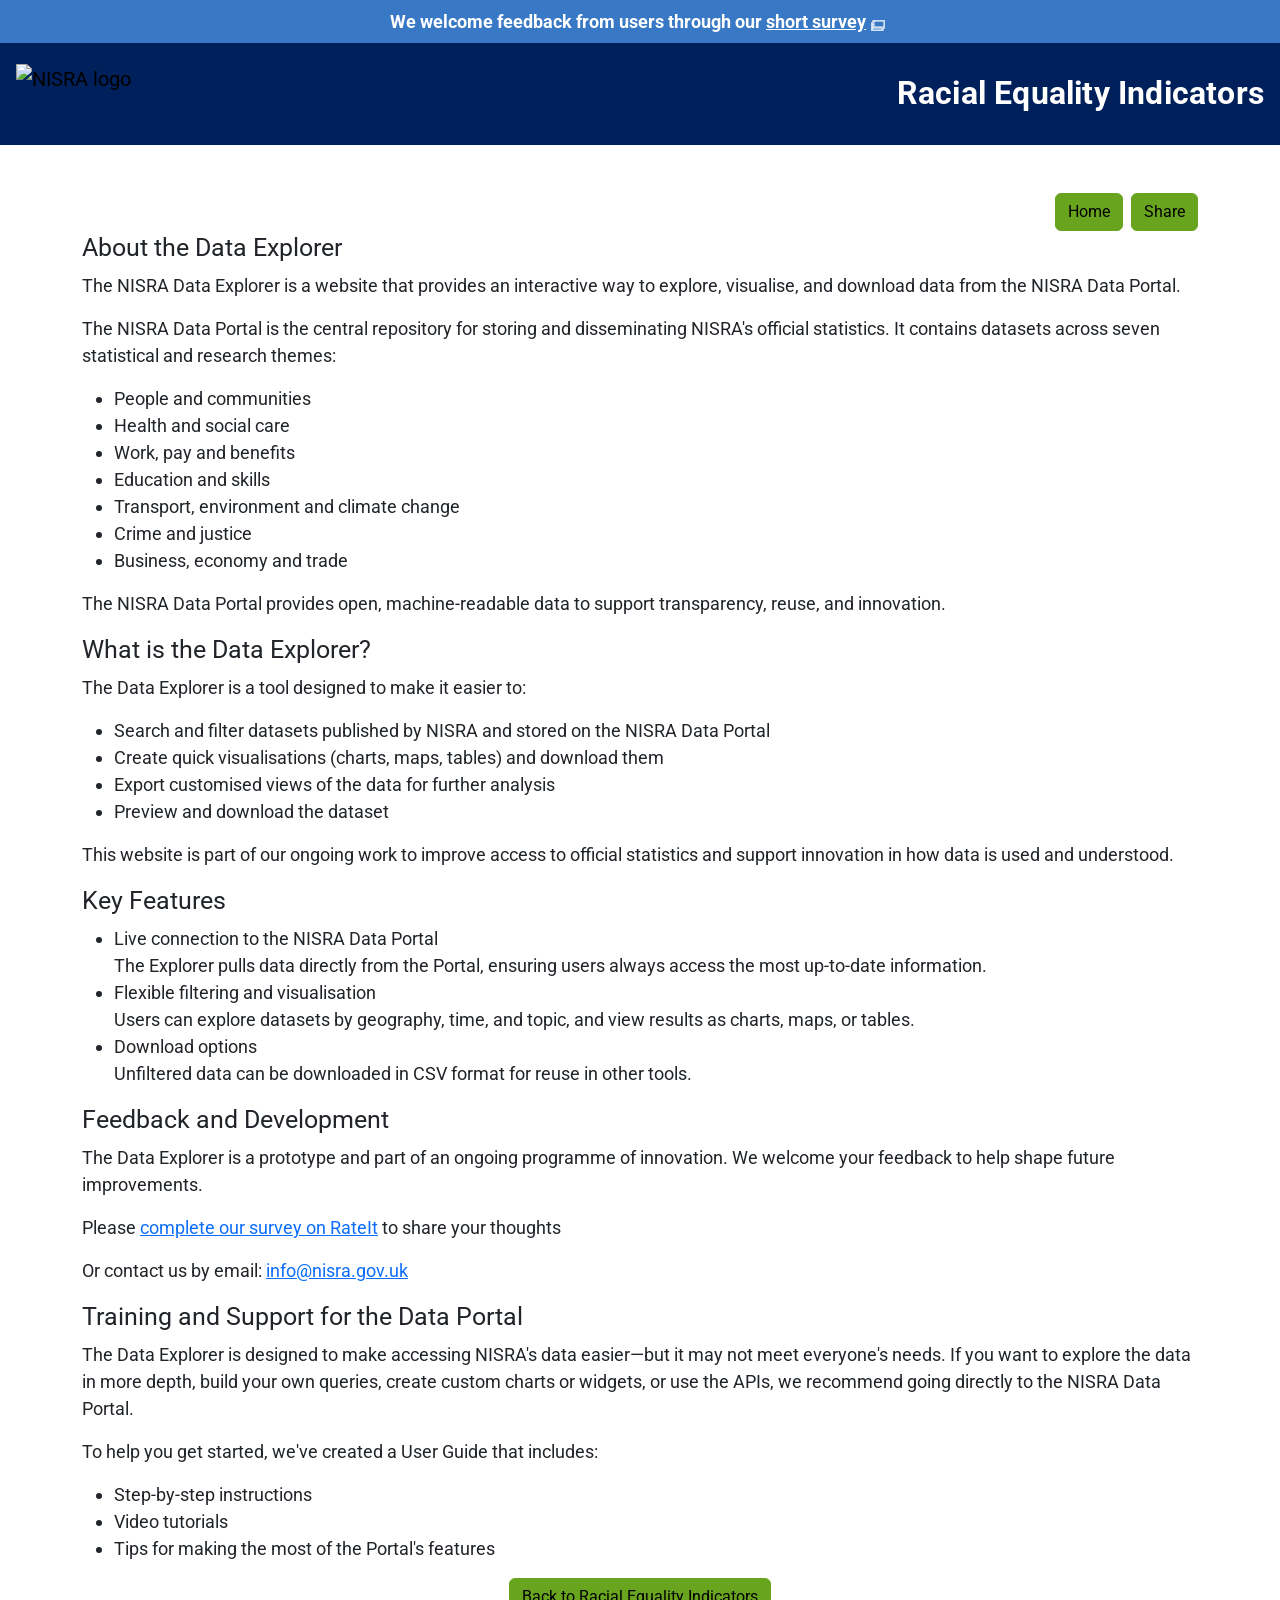
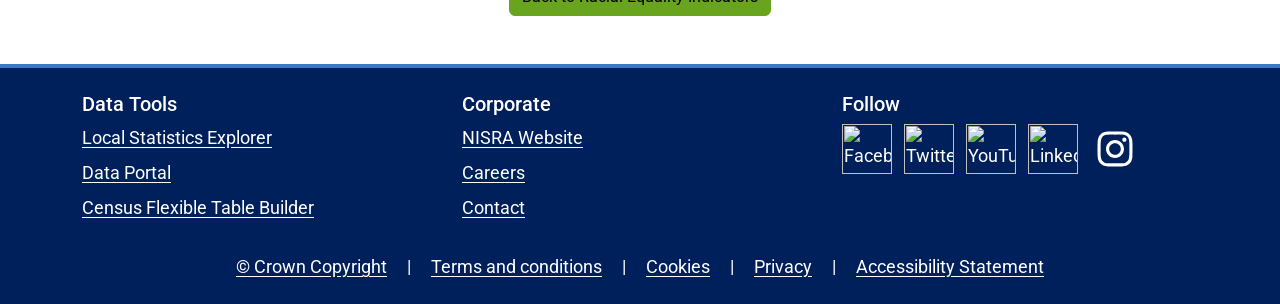
==== about.html @ 6ff523b5 "rate it link" ====
<!DOCTYPE html>
<html lang="en">
<head>
  <meta charset="UTF-8" />
  <meta name="viewport" content="width=device-width, initial-scale=1" />
  <title>Racial Equality Indicators - About</title>

  <link href="https://fonts.googleapis.com/css2?family=Roboto:wght@300;400;500;700&display=swap" rel="stylesheet">

  
  <!-- Bootstrap CSS/JS (v5.3.3) -->
  <link href="https://cdn.jsdelivr.net/npm/bootstrap@5.3.3/dist/css/bootstrap.min.css" rel="stylesheet">
  <script src="https://cdn.jsdelivr.net/npm/bootstrap@5.3.3/dist/js/bootstrap.bundle.min.js"></script>

  <!-- Icons & Charts -->
  <link rel="stylesheet" href="https://cdn.jsdelivr.net/npm/bootstrap-icons@1.11.3/font/bootstrap-icons.css">

  <link rel="icon" href="assets/img/icon/favicon.ico" type="image/vnd.microsoft.icon" />
  <link rel="icon" type="image/png" href="assets/img/icon/favicon-96x96.png" sizes="96x96" />
  <link rel="icon" type="image/svg+xml" href="assets/img/icon/favicon.svg" />
  <link rel="shortcut icon" href="assets/img/icon/favicon.ico" />
  <link rel="apple-touch-icon" sizes="180x180" href="assets/img/icon/apple-touch-icon.png" />
  <meta name="apple-mobile-web-app-title" content="Racial Equality Indicators" />

  <!-- Your CSS -->
  <link rel="stylesheet" href="assets/css/styles.css">
</head>
<body class="bg-body">
  <div id="cookie-banner"></div>

  <!-- Top Navbar -->
<nav class="navbar p-0" style="background-color:#00205b;">
  <div class="container-fluid d-flex flex-column align-items-stretch p-0">
    
    <!-- Banner row (full width) -->
    <div class="w-100" style="background-color:#3878c5;">
      <div class="text-white text-center py-2 px-3">
        <strong>We welcome feedback from users through our <a href="https://dttselfserve.nidirect.gov.uk/NISRA/RateIt#/Racial_Equality_Indicators" target="_blank">short survey</a></use></strong>
      </div>
    </div>

    <!-- Main navbar row -->
    <div class="d-flex align-items-center w-100 py-3 px-2">
      <!-- Logo (left) -->
      <div class="col d-flex justify-content-center justify-content-lg-start">
        <a class="navbar-brand ps-2 d-flex align-items-center me-auto" href="https://www.nisra.gov.uk/">
          <img src="assets/img/logo/nisra-only-white.svg" alt="NISRA logo" title="NISRA Website" height="60" class="me-3">
        </a>
      </div>

      <!-- Heading (right) -->
      <h1 class="mb-0 pe-2 text-white fs-2 app-title ms-2">Racial Equality Indicators</h1>

    </div>
  </div>
</nav>
  
  <div class="container my-5">

    
    <div class = "d-flex gap-2 justify-content-end mt-2">
      <button class="btn btn-primary" type="button" alt="About this dashboard" onclick="window.location.href='./'">Home</button>
      <button id = "share" class="btn btn-primary" type="share" alt="Share this page">Share</button>
    </div>

   <h2>About the Data Explorer</h2>

   <p>The NISRA Data Explorer is a website that provides an interactive way to explore, visualise, and download data from the NISRA Data Portal.</p>

   <p>The NISRA Data Portal is the central repository for storing and disseminating NISRA's official statistics. It contains <span id="num-tables"></span> datasets across seven statistical and research themes:</p>

   <ul>
    <li>People and communities</li>
    <li>Health and social care</li>
    <li>Work, pay and benefits</li>
    <li>Education and skills</li>
    <li>Transport, environment and climate change</li>
    <li>Crime and justice</li>
    <li>Business, economy and trade</li>
  </ul>

  <p>The NISRA Data Portal provides open, machine-readable data to support transparency, reuse, and innovation.</p>

  <h2>What is the Data Explorer?</h2>

  <p>The Data Explorer is a tool designed to make it easier to:</p>

  <ul>
    <li>Search and filter datasets published by NISRA and stored on the NISRA Data Portal</li>
    <li>Create quick visualisations (charts, maps, tables) and download them</li>
    <li>Export customised views of the data for further analysis</li>
    <li>Preview and download the dataset</li>
  </ul>

  <p>This website is part of our ongoing work to improve access to official statistics and support innovation in how data is used and understood.</p>

  <h2>Key Features</h2>

  <ul>
    <li>Live connection to the NISRA Data Portal<br>
      The Explorer pulls data directly from the Portal, ensuring users always access the most up-to-date information.</li>
    <li>Flexible filtering and visualisation<br>
      Users can explore datasets by geography, time, and topic, and view results as charts, maps, or tables.</li>
      <li>Download options<br>
        Unfiltered data can be downloaded in CSV format for reuse in other tools.</li>
  </ul>

  <h2>Feedback and Development</h2>

  <p>The Data Explorer is a prototype and part of an ongoing programme of innovation. We welcome your feedback to help shape future improvements.</p>

  <p>Please <a href="https://dttselfserve.nidirect.gov.uk/NISRA/RateIt#/Data_Explorer" target="_blank">complete our survey on RateIt</a> to share your thoughts</p>

  <p>Or contact us by email: <a href="mailto:info@nisra.gov.uk">info@nisra.gov.uk</a></p>

  <h2>Training and Support for the Data Portal</h2>

  <p>The Data Explorer is designed to make accessing NISRA's data easier—but it may not meet everyone's needs. If you want to explore the data in more depth, build your own queries, create custom charts or widgets, or use the APIs, we recommend going directly to the NISRA Data Portal.</p>

  <p>To help you get started, we've created a User Guide that includes:</p>

  <ul>
    <li>Step-by-step instructions</li>
    <li>Video tutorials</li>
    <li>Tips for making the most of the Portal's features</li>
  </ul>

   <div class = "d-flex gap-2 justify-content-center mt-2">
      <button class="btn btn-primary" type="button" alt="About this dashboard" onclick="window.location.href='./'">Back to Racial Equality Indicators</button>
    </div>

  </div>

  <footer class="footer mt-auto py-4 bg-nisra text-white">
    <div class="container">
      <!-- 3 column section -->
      <div class="row mb-3">
        <div class="col-md-4">
          <h5>Data Tools</h5>
          <ul class="list-unstyled">
            <li><a href="https://explore.nisra.gov.uk/local-stats/">Local Statistics Explorer</a></li>
            <li><a href="https://data.nisra.gov.uk">Data Portal</a></li>
            <li><a href="https://build.nisra.gov.uk/en/">Census Flexible Table Builder</a></li>
          </ul>
        </div>
        <div class="col-md-4">
          <h5>Corporate</h5>
          <ul class="list-unstyled">
            <li><a href="https://www.nisra.gov.uk/">NISRA Website</a></li>
            <li><a href="https://www.nisra.gov.uk/about-us/careers">Careers</a></li>
            <li><a href="https://www.nisra.gov.uk/contact">Contact</a></li>
          </ul>
        </div>
        <div class="col-md-4">
          <h5>Follow</h5>
          <ul class="list-inline">
            <li class="list-inline-item">
              <a href="https://www.facebook.com/nisra.gov.uk">
                <img src="assets/img/logo/facebook-brands-solid-full.svg" title="Facebook" role="img" class="img-50"/>
              </a>
            </li>
            <li class="list-inline-item">
              <a href="https://x.com/NISRA/">
                <img src="assets/img/logo/x-twitter-brands-solid-full.svg" title="Twitter/X" role="img" class="img-50"/>
              </a>
            </li>
            <li class="list-inline-item">
              <a href="https://www.youtube.com/user/nisrastats">
                <img src="assets/img/logo/youtube-brands-solid-full.svg" title="YouTube" role="img" class="img-50"/>
              </a>
            </li>
            <li class="list-inline-item">
              <a href="https://www.linkedin.com/company/northern-ireland-statistics-and-research-agency/">
                <img src="assets/img/logo/linkedin-in-brands-solid-full.svg" title="LinkedIn" role="img" class="img-50"/>
              </a>
            </li>
            <li class="list-inline-item">
                <a href="https://www.instagram.com/nisra.gov.uk/">
                  <img src="assets/img/logo/instagram-brands-solid-full.svg" title="Instagram" role="img" class="img-50"/>
                </a>
            </li>
          </ul>
        </div>
      </div>

      <!-- Horizontal list with separators -->
      <ul class="list-inline footer-links text-center mb-0">
        <li class="list-inline-item"><a href="https://www.nisra.gov.uk/crown-copyright">© Crown Copyright</a></li>
        <li class="list-inline-item">|</li>
        <li class="list-inline-item"><a href="https://www.nisra.gov.uk/terms-and-conditions">Terms and conditions</a></li>
        <li class="list-inline-item">|</li>
        <li class="list-inline-item"><a href="https://www.nisra.gov.uk/cookies">Cookies</a></li>
        <li class="list-inline-item">|</li>
        <li class="list-inline-item"><a href="https://www.nisra.gov.uk/nisra-privacy-notice">Privacy</a></li>
        <li class="list-inline-item">|</li>
        <li class="list-inline-item"><a href="https://datavis.nisra.gov.uk/dissemination/accessibility-statement-visualisations.html">Accessibility Statement</a></li>
      </ul>
    </div>
  </footer>

  <script type = "module" src="src/about.js"></script>

</body>
</html>
---- assets/css/styles.css ----
/* ===========================
   Base
   =========================== */
body {
  font-family: 'Roboto', Arial, sans-serif;
  font-size: 18px;
  line-height: 1.5;           /* better readability than 1.0 */
  font-weight: 400;
}

/* Headings per style guide */
h1 { font-size: 3rem; line-height: 1.285; font-weight: 700; }
@media (min-width: 1200px) { h1 { font-size: 3rem !important; line-height: 1.3;} }

h2 { font-size: 24px; line-height: 1.333; font-weight: 400; }
@media (min-width: 992px) { h2 { font-size: 25px; line-height: 1.32; } }

h3 { font-size: 21px; line-height: 1.143; font-weight: 400; }
@media (min-width: 992px) { h3 { font-size: 24px; line-height: 1.25; } }

h4 { font-size: 18px; line-height: 1.333; font-weight: 400; }
@media (min-width: 992px) { h4 { font-size: 21px; line-height: 1.286; } }

/* Page background (main content area) */
main { 
  background-color: #f2f5f8;
  min-height: 100vh;
 }

/* External link indicator (scope to main so footer links aren’t doubled) */
main a[target="_blank"]::after {
  content: "";
  width: 14px; height: 11px;
  margin: 5px; vertical-align: text-bottom; display: inline-block;

  /* Use the SVG as a mask; then color it with Bootstrap’s variable */
  -webkit-mask: url('data:image/svg+xml;utf8,<svg xmlns="http://www.w3.org/2000/svg" width="14" height="11" viewBox="0 0 14 11"><g fill="none" stroke="%23000" stroke-width="1"><path d="M0 3h2V0h12v8h-2v3H0zm13-2H3v6h10zM2 4H1v4h1zm-1 6h10V8H1z"/></g></svg>') no-repeat center / contain;
          mask: url('data:image/svg+xml;utf8,<svg xmlns="http://www.w3.org/2000/svg" width="14" height="11" viewBox="0 0 14 11"><g fill="none" stroke="%23000" stroke-width="1"><path d="M0 3h2V0h12v8h-2v3H0zm13-2H3v6h10zM2 4H1v4h1zm-1 6h10V8H1z"/></g></svg>') no-repeat center / contain;
  background-color: var(--bs-secondary-color, #6c757d); /* follows Bootstrap’s text-secondary */
}



/* ===========================
   Sidebar / Offcanvas
   =========================== */
.sidebar { background-color: #e5e5e5; }

/* Mobile/tablet width (Bootstrap offcanvas var) */
.sidebar.offcanvas { --bs-offcanvas-width: 320px; }

/* Desktop (≥992px): make offcanvas behave like static panel */
@media (min-width: 992px) {
  #sidebar.offcanvas-lg {
    position: static !important;
    transform: none !important;
    visibility: visible !important;
    border-right: 1px solid var(--bs-border-color);
    background-color: transparent;
    box-shadow: none;
    height: 100%;
  }
  #sidebar.offcanvas-lg .offcanvas-body {
    display: block;          /* override Bootstrap flex to stack children */
    height: auto;
    max-height: none;
    overflow: visible;
  }
  #sidebar.offcanvas-lg .offcanvas-body > * { width: 100%; }
}

/* Disable offcanvas animation only when body has .offcanvas-no-anim */
.offcanvas-no-anim .offcanvas,
.offcanvas-no-anim .offcanvas-backdrop {
  transition: none !important;
  animation: none !important;
}

@media (prefers-reduced-motion: reduce) {
  .offcanvas,
  .offcanvas-backdrop {
    transition: none !important;
    animation: none !important;
  }
}

/* Sidebar form widths (scoped; won’t affect forms elsewhere) */
.sidebar label,
.sidebar select { width: 100%; }

/* ===========================
   Global search overlay (inside sidebar)
   =========================== */
.sidebar-search { position: relative; }
#global-search-results {
  position: absolute;
  top: calc(100% + 0.5rem);
  left: 0;
  right: 0;
  z-index: 2000;
  max-height: 50vh;
  overflow: auto;
  display: none;
  background: var(--bs-body-bg);
  border: 1px solid var(--bs-border-color);
  border-radius: var(--bs-border-radius);
  box-shadow: 0 .5rem 1rem rgba(0,0,0,.15);
}
.sidebar-search.has-results #global-search-results { display: block; }
#global-search-results .list-group-item {
  border: 0;
  border-bottom: 1px solid var(--bs-border-color);
}
#global-search-results .list-group-item:last-child { border-bottom: 0; }

/* ===========================
   Map & Legend
   =========================== */
.map {
  height: 220px;         /* mobile default */
  width: 100%;
  position: relative;
  z-index: 0;
  margin-bottom: 2px;
}
@media (min-width: 768px) { .map { height: 410px; } }

.map-legend {
  padding-bottom: 10px;
  z-index: 1;
  margin: 0 auto;        /* center horizontally */
  display: table;
}
.legend-min,
.legend-unit,
.legend-max {
  width: 33%;
  font-size: 10pt;
  padding: 0;
}
.legend-min,
.legend-max { font-weight: bold; }
.legend-max { text-align: right; }
.legend-unit { text-align: center; }

.colour-block {
  height: 25px;
  width: 20%;
  border-left: 1px #555555 solid;
  border-top: 1px #555555 solid;
  border-bottom: 1px #555555 solid;
}
.colour-block:last-child { border-right: 1px #555555 solid; }

/* Map container min height for small vs large screens */
#map-container { min-height: 320px; }
@media (min-width: 992px) { #map-container { min-height: 420px; } }

/* ===========================
   Chart sizing
   =========================== */
#chart-container {
  height: 410px;          /* desktop/tablet */
  position: relative;
  margin-bottom: 2em;
}
@media (max-width: 767.98px) { #chart-container { height: 220px; } }

/* Make Chart.js canvas fill container’s fixed height */
#chart-container canvas {
  width: 100% !important;
  height: 100% !important;
  display: block;
}

/* ===========================
   Brand & misc.
   =========================== */
.app-title { font-weight: 700; letter-spacing: 0.2px; }
.img-50 { width: 50px; height: 50px; }

/* ===========================
   Footer
   =========================== */
.footer {
  background-color: #00205b;
  color: #fff;
  border-top: 4px solid #3878c5;
}
.footer a {
  color: #fff;
  text-underline-offset: 3px;
}
.footer a:hover,
.footer a:focus {
  color: #fff;
  text-decoration-thickness: 2px;
}
.footer-links { list-style: none; padding-left: 0; }
.footer-links .list-inline-item { margin: 0 .5rem; }

/* More vertical spacing in vertical lists */
.footer ul.list-unstyled li { margin-bottom: 0.5rem; }

/* Social icon hover */
.footer .list-inline-item img {
  transition: box-shadow 0.2s ease, border 0.2s ease;
}
.footer .list-inline-item img:hover {
  border: 2px solid #fff;
  box-shadow: 0 0 4px rgba(255, 255, 255, 0.6);
  border-radius: 4px;
}

nav a {
  color: #fff;
}

nav a[target="_blank"]::after {
  content: url('data:image/svg+xml;utf8,<svg xmlns="http://www.w3.org/2000/svg" width="14" height="11" viewBox="0 0 14 11"><g fill="none" stroke="white" stroke-width="1"><path d="M0 3h2V0h12v8h-2v3H0zm13-2H3v6h10zM2 4H1v4h1zm-1 6h10V8H1z"/></g></svg>');
  display: inline-block;
  width: 14px;
  height: 11px;
  margin: 0 5px 0 5px;
  vertical-align: text-top;
}

table tr:not(:has(th)):hover {
  background-color: #f2f2f2;
}

.maplibregl-export-control {
  display: none !important;
}

.btn-primary {
  background-color: #68a41e;
  border-color: #68a41e;
  color: #000
}

.btn-primary:hover {
  background-color: #3878c5;
}

.sidebar-header {
  background-color: #68a41e;
  font-weight: normal;
  display: flex;
  align-items: center;

}

.sidebar-header::before {
  content: "☰";
  margin-right: 0.5rem;
  font-size: 1.2em;
}

.i-button {
  height: 0.75em;
  margin-left: 0.25em;
  margin-bottom: 0.25em;
  cursor: pointer;

}

#cookie-banner {
	top: 0;
	left: 0;
	width: 100%;
	background-color:#142062;
	color:#FFF;
	padding: 10px;
	text-align: left;
    display: none;
}

.cookies-infobar {
    color: #fff;
    width: 100%;
    left: 0;
    right: 0;
    top: 0;
    padding: 10px;
    text-align: left;
}

.cookies-infobar.cookies-infobar_accepted {
    display: none;
}

.cookies-infobar_wrapper {
    margin: 10px;
}

.cookies-infobar a {
    color: inherit;
}

.cookies-infobar_btn {
  display: inline-block;
  padding: 5px 10px;
  background: #0f8243;
  text-decoration: none;
  color: #fff;
  text-transform: none;
  font-size: 1.2em;
}

a.cookies-infobar_btn, a.cookies-infobar_btn_reject {
	color: #fff !important;
}

a.cookiesbarlink {
    color: #2990FF;
}

.cookies-infobar_btn_reject {
  display: inline-block;
  padding: 5px 10px;
  background: #6d6e72;
  text-decoration: none;
  border-radius: 3px;
  color: #fff;
  text-transform: none;
  font-size: 1.2em;
}
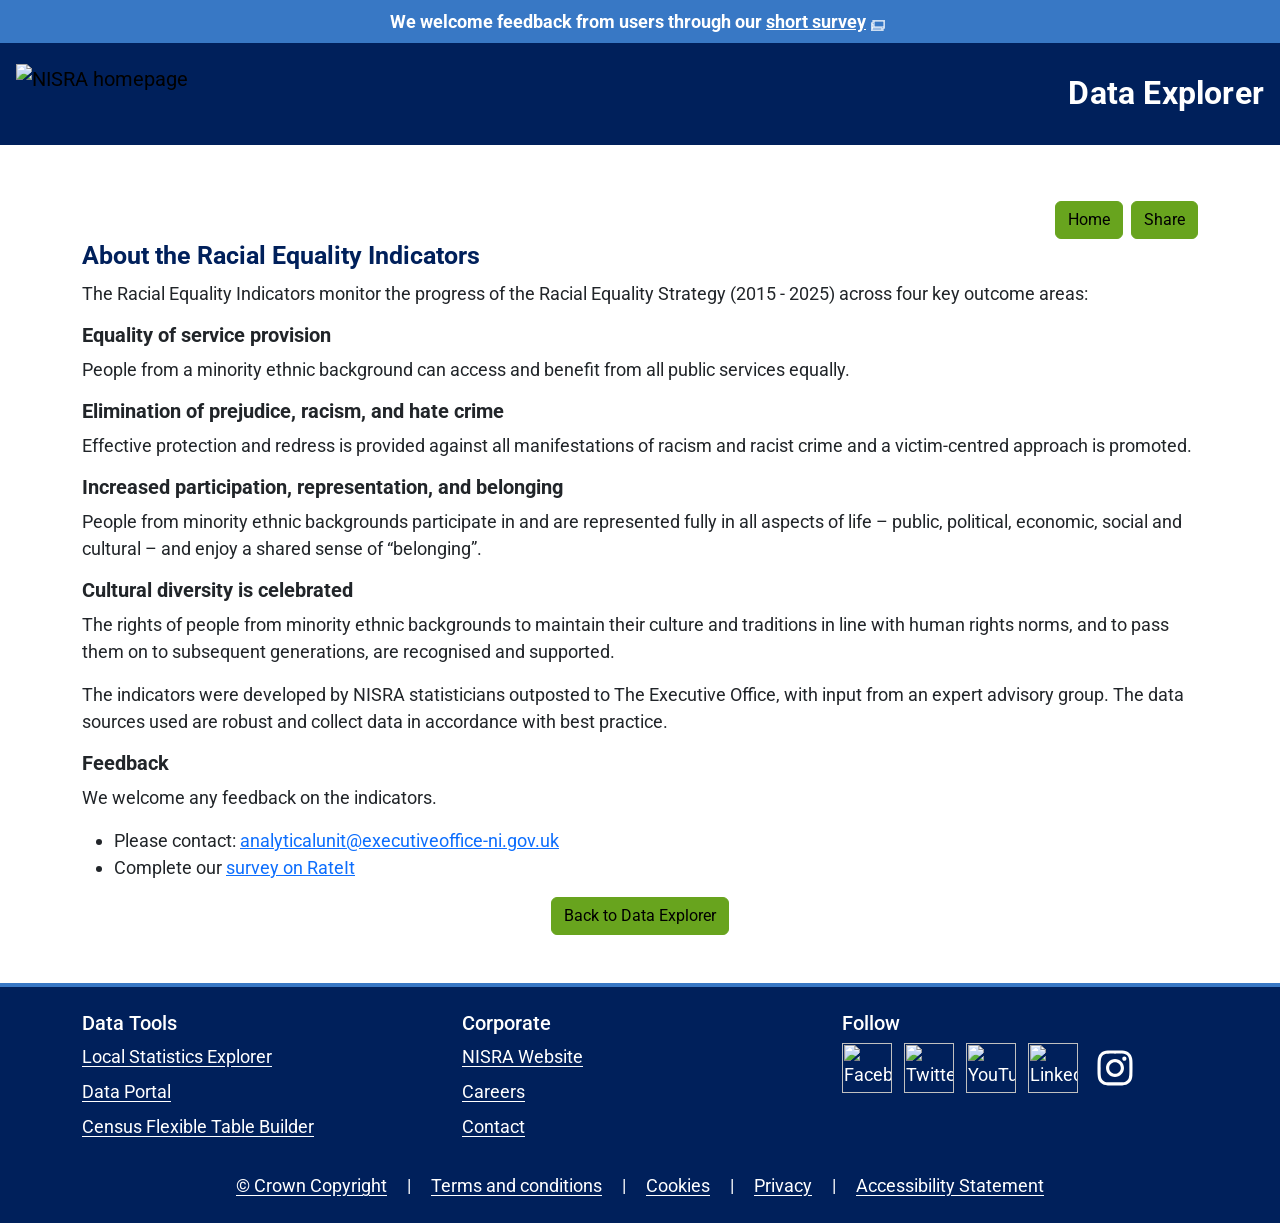
==== commit cd043a46: "new about page" ====
--- a/about.html
+++ b/about.html
@@ -3,7 +3,7 @@
 <head>
   <meta charset="UTF-8" />
   <meta name="viewport" content="width=device-width, initial-scale=1" />
-  <title>Racial Equality Indicators - About</title>
+    <title>Racial Equality Indicators - About</title>
 
   <link href="https://fonts.googleapis.com/css2?family=Roboto:wght@300;400;500;700&display=swap" rel="stylesheet">
 
@@ -20,7 +20,7 @@
   <link rel="icon" type="image/svg+xml" href="assets/img/icon/favicon.svg" />
   <link rel="shortcut icon" href="assets/img/icon/favicon.ico" />
   <link rel="apple-touch-icon" sizes="180x180" href="assets/img/icon/apple-touch-icon.png" />
-  <meta name="apple-mobile-web-app-title" content="Racial Equality Indicators" />
+  <meta name="apple-mobile-web-app-title" content="NISRA Data Explorer" />
 
   <!-- Your CSS -->
   <link rel="stylesheet" href="assets/css/styles.css">
@@ -42,14 +42,12 @@
     <!-- Main navbar row -->
     <div class="d-flex align-items-center w-100 py-3 px-2">
       <!-- Logo (left) -->
-      <div class="col d-flex justify-content-center justify-content-lg-start">
-        <a class="navbar-brand ps-2 d-flex align-items-center me-auto" href="https://www.nisra.gov.uk/">
-          <img src="assets/img/logo/nisra-only-white.svg" alt="NISRA logo" title="NISRA Website" height="60" class="me-3">
-        </a>
-      </div>
+      <a class="navbar-brand ps-2 d-flex align-items-center me-auto" href="https://nisra.gov.uk/">
+        <img src="assets/img/logo/nisra-only-white.svg" alt="NISRA homepage" height="60" class="me-3">
+      </a>
 
       <!-- Heading (right) -->
-      <h1 class="mb-0 pe-2 text-white fs-2 app-title ms-2">Racial Equality Indicators</h1>
+      <h1 class="mb-0 pe-2 text-white fs-2 app-title ms-2">Data Explorer</h1>
 
     </div>
   </div>
@@ -63,70 +61,32 @@
       <button id = "share" class="btn btn-primary" type="share" alt="Share this page">Share</button>
     </div>
 
-   <h2>About the Data Explorer</h2>
+   <h2>About the Racial Equality Indicators</h2>
 
-   <p>The NISRA Data Explorer is a website that provides an interactive way to explore, visualise, and download data from the NISRA Data Portal.</p>
+   
+<p>The Racial Equality Indicators monitor the progress of the Racial Equality Strategy (2015 - 2025) across four key outcome areas:</p>
+<h3>Equality of service provision</h3>
+  <p>People from a minority ethnic background can access and benefit from all public services equally.</p>
+<h3>Elimination of prejudice, racism, and hate crime</h3>
+  <p>Effective protection and redress is provided against all manifestations of racism and racist crime and a victim-centred approach is promoted.</p>
+<h3>Increased participation, representation, and belonging</h3>
+  <p>People from minority ethnic backgrounds participate in and are represented fully in all aspects of life – public, political, economic, social and cultural – and enjoy a shared sense of “belonging”.</p>
+<h3>Cultural diversity is celebrated</h3>
+  <p>The rights of people from minority ethnic backgrounds to maintain their culture and traditions in line with human rights norms, and to pass them on to subsequent generations, are recognised and supported.</p>
+<p>The indicators were developed by NISRA statisticians outposted to The Executive Office, with input from an expert advisory group. The data sources used are robust and collect data in accordance with best practice.</p>
 
-   <p>The NISRA Data Portal is the central repository for storing and disseminating NISRA's official statistics. It contains <span id="num-tables"></span> datasets across seven statistical and research themes:</p>
 
-   <ul>
-    <li>People and communities</li>
-    <li>Health and social care</li>
-    <li>Work, pay and benefits</li>
-    <li>Education and skills</li>
-    <li>Transport, environment and climate change</li>
-    <li>Crime and justice</li>
-    <li>Business, economy and trade</li>
-  </ul>
 
-  <p>The NISRA Data Portal provides open, machine-readable data to support transparency, reuse, and innovation.</p>
+<h3>Feedback</h3>
+<p>We welcome any feedback on the indicators.</p>
+<ul>
+  <li>Please contact: <a href="mailto:analyticalunit@executiveoffice-ni.gov.uk">analyticalunit@executiveoffice-ni.gov.uk</a></li>
+  <li>Complete our <a href="https://dttselfserve.nidirect.gov.uk/NISRA/RateIt#/Racial_Equality_Indicators" target="_blank" rel="noopener noreferrer">survey on RateIt</a></li>
+</ul>
 
-  <h2>What is the Data Explorer?</h2>
-
-  <p>The Data Explorer is a tool designed to make it easier to:</p>
-
-  <ul>
-    <li>Search and filter datasets published by NISRA and stored on the NISRA Data Portal</li>
-    <li>Create quick visualisations (charts, maps, tables) and download them</li>
-    <li>Export customised views of the data for further analysis</li>
-    <li>Preview and download the dataset</li>
-  </ul>
-
-  <p>This website is part of our ongoing work to improve access to official statistics and support innovation in how data is used and understood.</p>
-
-  <h2>Key Features</h2>
-
-  <ul>
-    <li>Live connection to the NISRA Data Portal<br>
-      The Explorer pulls data directly from the Portal, ensuring users always access the most up-to-date information.</li>
-    <li>Flexible filtering and visualisation<br>
-      Users can explore datasets by geography, time, and topic, and view results as charts, maps, or tables.</li>
-      <li>Download options<br>
-        Unfiltered data can be downloaded in CSV format for reuse in other tools.</li>
-  </ul>
-
-  <h2>Feedback and Development</h2>
-
-  <p>The Data Explorer is a prototype and part of an ongoing programme of innovation. We welcome your feedback to help shape future improvements.</p>
-
-  <p>Please <a href="https://dttselfserve.nidirect.gov.uk/NISRA/RateIt#/Data_Explorer" target="_blank">complete our survey on RateIt</a> to share your thoughts</p>
-
-  <p>Or contact us by email: <a href="mailto:info@nisra.gov.uk">info@nisra.gov.uk</a></p>
-
-  <h2>Training and Support for the Data Portal</h2>
-
-  <p>The Data Explorer is designed to make accessing NISRA's data easier—but it may not meet everyone's needs. If you want to explore the data in more depth, build your own queries, create custom charts or widgets, or use the APIs, we recommend going directly to the NISRA Data Portal.</p>
-
-  <p>To help you get started, we've created a User Guide that includes:</p>
-
-  <ul>
-    <li>Step-by-step instructions</li>
-    <li>Video tutorials</li>
-    <li>Tips for making the most of the Portal's features</li>
-  </ul>
 
    <div class = "d-flex gap-2 justify-content-center mt-2">
-      <button class="btn btn-primary" type="button" alt="About this dashboard" onclick="window.location.href='./'">Back to Racial Equality Indicators</button>
+      <button class="btn btn-primary" type="button" alt="About this dashboard" onclick="window.location.href='./'">Back to Data Explorer</button>
     </div>
 
   </div>
@@ -201,4 +161,18 @@
   <script type = "module" src="src/about.js"></script>
 
 </body>
+
+<style>
+  h3 {
+    font-size: 1.25rem;
+    font-weight: bold;
+  }
+
+  h2 {
+    color: #00205b;
+     font-weight: bold;
+  }
+</style>
+
 </html>
+
--- a/assets/css/styles.css
+++ b/assets/css/styles.css
@@ -6,6 +6,29 @@
   font-size: 18px;
   line-height: 1.5;           /* better readability than 1.0 */
   font-weight: 400;
+}
+
+/* ===========================
+   Sticky footer layout
+   Makes footer sit at bottom when page content is short.
+   Body is a column flex container; direct .container or main grows.
+   =========================== */
+html, body {
+  height: 100%;
+}
+
+body {
+  display: flex;
+  flex-direction: column;
+  min-height: 100vh;
+}
+
+/* Make the main content area expand to fill available space.
+   Targets direct children commonly used as page containers. */
+body > main,
+body > .container,
+body > .content {
+  flex: 1 0 auto;
 }
 
 /* Headings per style guide */
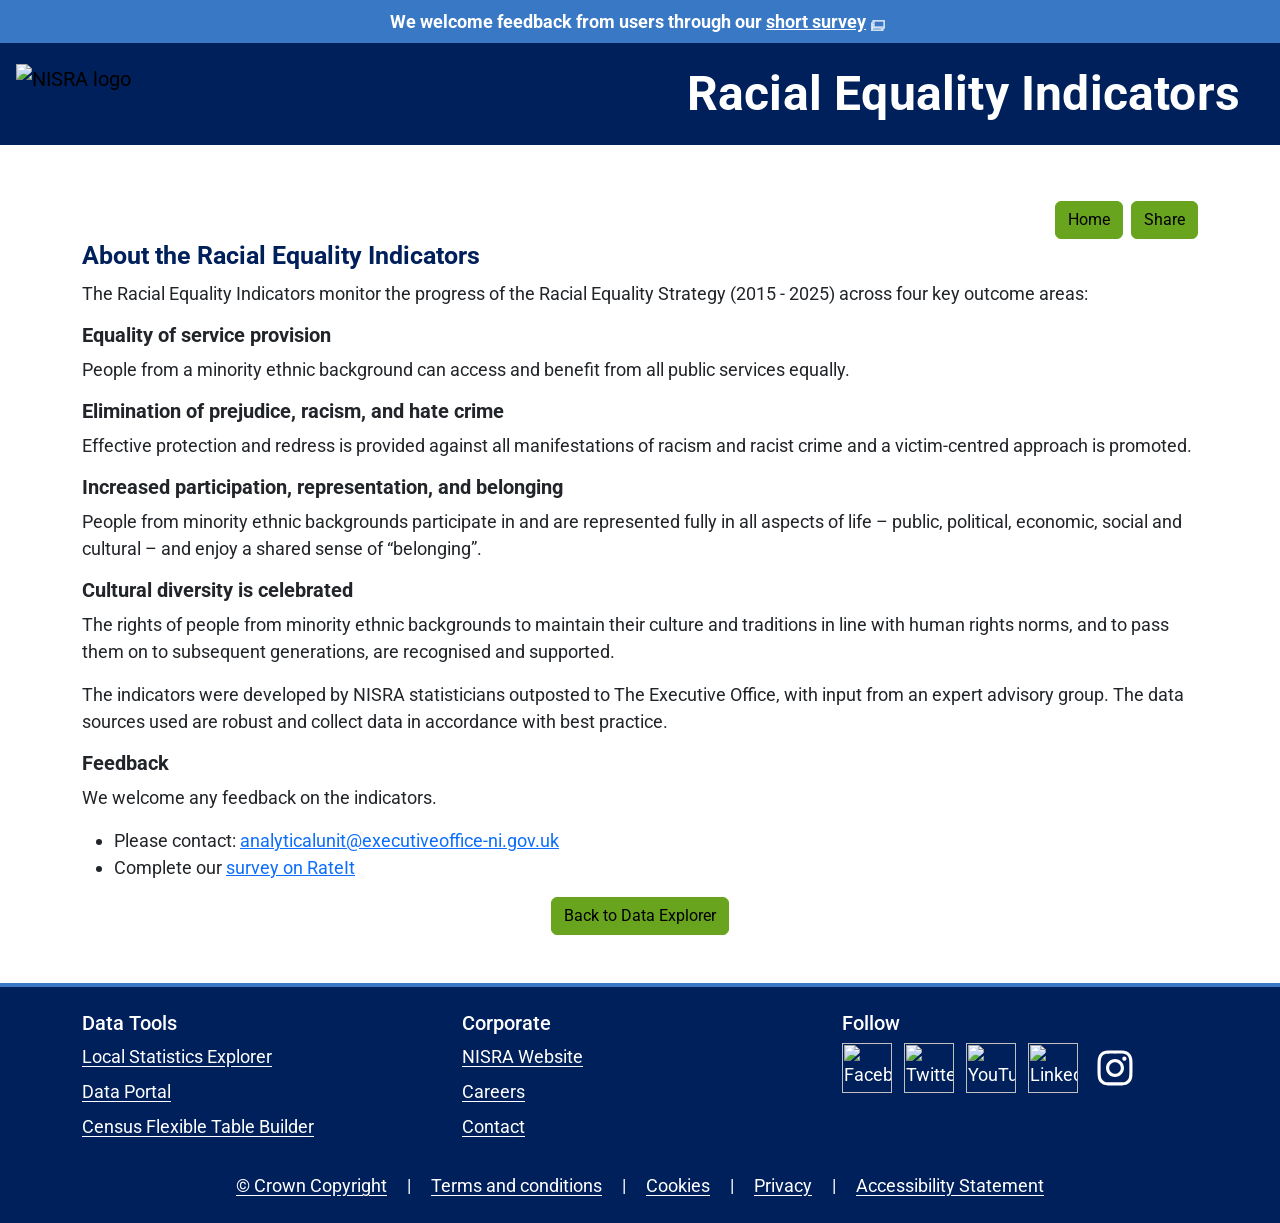
==== commit 0d808e30: "correct title on about page" ====
--- a/about.html
+++ b/about.html
@@ -40,15 +40,23 @@
     </div>
 
     <!-- Main navbar row -->
-    <div class="d-flex align-items-center w-100 py-3 px-2">
+    <div class="d-flex row align-items-center w-100 py-3 px-2">
       <!-- Logo (left) -->
-      <a class="navbar-brand ps-2 d-flex align-items-center me-auto" href="https://nisra.gov.uk/">
-        <img src="assets/img/logo/nisra-only-white.svg" alt="NISRA homepage" height="60" class="me-3">
-      </a>
+      <div class="col d-flex justify-content-center justify-content-lg-start">
+        <a class="navbar-brand ps-2 d-flex align-items-center me-auto" href="https://www.nisra.gov.uk/">
+          <img src="assets/img/logo/nisra-only-white.svg" alt="NISRA logo" title="NISRA Website" height="60" class="me-3">
+        </a>
+      </div>
 
       <!-- Heading (right) -->
-      <h1 class="mb-0 pe-2 text-white fs-2 app-title ms-2">Data Explorer</h1>
+       <div class="col">
+        <h1 class="mb-0 pe-2 text-white app-title ms-2 text-center text-lg-end">
+          Racial Equality Indicators
+      </h1>
+      </div>
 
+      <!-- Mobile: sidebar trigger (hidden ≥ lg) -->
+      
     </div>
   </div>
 </nav>
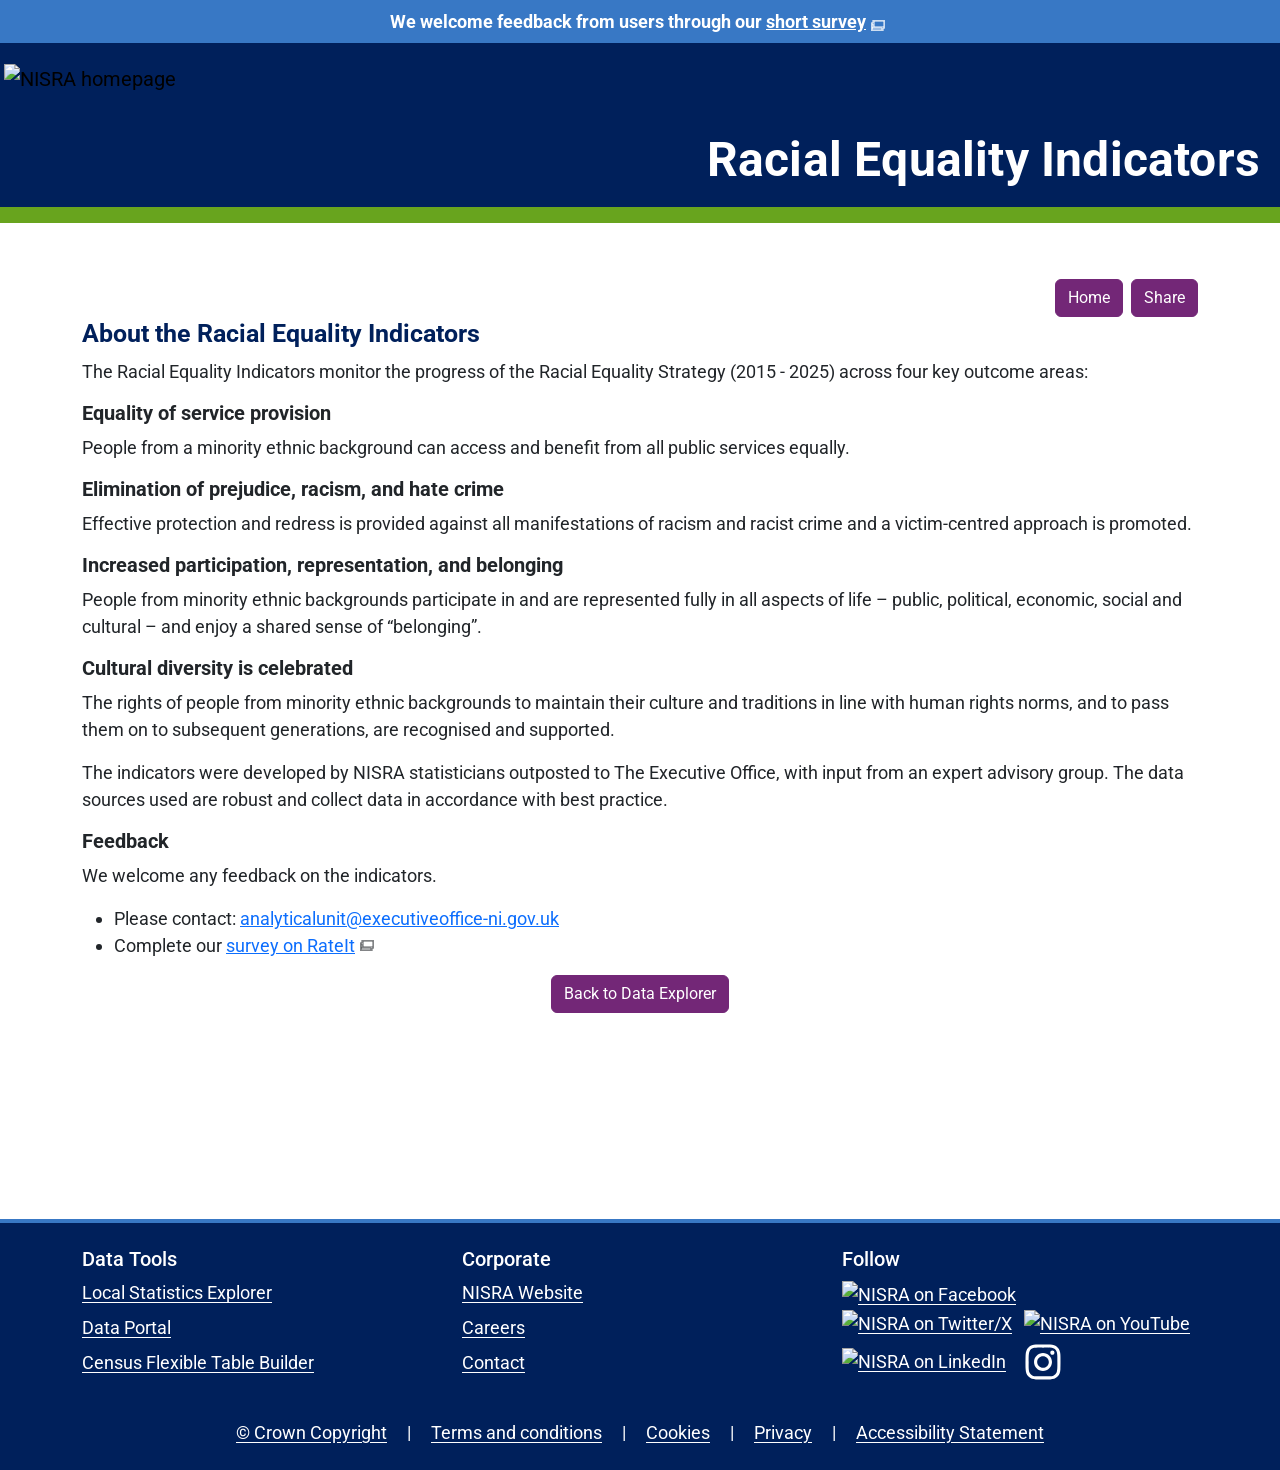
==== commit df97eee3: "Merge branch 'main' into merge-from-data-explorer" ====
--- a/about.html
+++ b/about.html
@@ -29,11 +29,12 @@
   <div id="cookie-banner"></div>
 
   <!-- Top Navbar -->
-<nav class="navbar p-0" style="background-color:#00205b;">
+<nav class="navbar p-0 bg-navy">
   <div class="container-fluid d-flex flex-column align-items-stretch p-0">
     
     <!-- Banner row (full width) -->
-    <div class="w-100" style="background-color:#3878c5;">
+    <div id="skip-link" class="container-fluid bg-warning py-2 d-none"><a class="text-black" href="#content">Skip to main content</a></div>
+    <div class="w-100 bg-blue">
       <div class="text-white text-center py-2 px-3">
         <strong>We welcome feedback from users through our <a href="https://dttselfserve.nidirect.gov.uk/NISRA/RateIt#/Racial_Equality_Indicators" target="_blank">short survey</a></use></strong>
       </div>
@@ -42,31 +43,27 @@
     <!-- Main navbar row -->
     <div class="d-flex row align-items-center w-100 py-3 px-2">
       <!-- Logo (left) -->
-      <div class="col d-flex justify-content-center justify-content-lg-start">
-        <a class="navbar-brand ps-2 d-flex align-items-center me-auto" href="https://www.nisra.gov.uk/">
-          <img src="assets/img/logo/nisra-only-white.svg" alt="NISRA logo" title="NISRA Website" height="60" class="me-3">
-        </a>
-      </div>
+      <a class="navbar-brand ps-2 d-flex align-items-center me-auto" href="https://nisra.gov.uk/">
+        <img src="assets/img/logo/nisra-only-white.svg" alt="NISRA homepage" title="NISRA website (opens in new tab)" height="60" class="me-3">
+      </a>
 
       <!-- Heading (right) -->
-       <div class="col">
-        <h1 class="mb-0 pe-2 text-white app-title ms-2 text-center text-lg-end">
-          Racial Equality Indicators
-      </h1>
-      </div>
+      <h1 class="mb-0 pe-2 text-white app-title ms-2 text-center text-lg-end">Racial Equality Indicators</h1>
 
       <!-- Mobile: sidebar trigger (hidden ≥ lg) -->
       
     </div>
   </div>
+
+  <div class="bg-green w-100 h-16px"></div>
 </nav>
   
-  <div class="container my-5">
+  <main id="content" tabindex="-1" class="container my-5 bg-white">
 
     
     <div class = "d-flex gap-2 justify-content-end mt-2">
-      <button class="btn btn-primary" type="button" alt="About this dashboard" onclick="window.location.href='./'">Home</button>
-      <button id = "share" class="btn btn-primary" type="share" alt="Share this page">Share</button>
+      <button class="btn btn-primary" type="button" alt="About this dashboard" aria-label="Home (opens Home page)" onclick="window.location.href='./'">Home</button>
+      <button id = "share" class="btn btn-primary" type="button" alt="Share this page">Share</button>
     </div>
 
    <h2>About the Racial Equality Indicators</h2>
@@ -94,10 +91,10 @@
 
 
    <div class = "d-flex gap-2 justify-content-center mt-2">
-      <button class="btn btn-primary" type="button" alt="About this dashboard" onclick="window.location.href='./'">Back to Data Explorer</button>
+      <button class="btn btn-primary" type="button" alt="Back to Data Explorer" aria-label="Back to Data Explorer (reopens Data Explorer)" onclick="window.location.href='./'">Back to Data Explorer</button>
     </div>
 
-  </div>
+  </main>
 
   <footer class="footer mt-auto py-4 bg-nisra text-white">
     <div class="container">
@@ -124,27 +121,27 @@
           <ul class="list-inline">
             <li class="list-inline-item">
               <a href="https://www.facebook.com/nisra.gov.uk">
-                <img src="assets/img/logo/facebook-brands-solid-full.svg" title="Facebook" role="img" class="img-50"/>
+                <img src="assets/img/logo/facebook-brands-solid-full.svg" alt="NISRA on Facebook" role="img" class="img-50"/>
               </a>
             </li>
             <li class="list-inline-item">
               <a href="https://x.com/NISRA/">
-                <img src="assets/img/logo/x-twitter-brands-solid-full.svg" title="Twitter/X" role="img" class="img-50"/>
+                <img src="assets/img/logo/x-twitter-brands-solid-full.svg" alt="NISRA on Twitter/X" role="img" class="img-50"/>
               </a>
             </li>
             <li class="list-inline-item">
               <a href="https://www.youtube.com/user/nisrastats">
-                <img src="assets/img/logo/youtube-brands-solid-full.svg" title="YouTube" role="img" class="img-50"/>
+                <img src="assets/img/logo/youtube-brands-solid-full.svg" alt="NISRA on YouTube" role="img" class="img-50"/>
               </a>
             </li>
             <li class="list-inline-item">
               <a href="https://www.linkedin.com/company/northern-ireland-statistics-and-research-agency/">
-                <img src="assets/img/logo/linkedin-in-brands-solid-full.svg" title="LinkedIn" role="img" class="img-50"/>
+                <img src="assets/img/logo/linkedin-in-brands-solid-full.svg" alt="NISRA on LinkedIn" role="img" class="img-50"/>
               </a>
             </li>
             <li class="list-inline-item">
                 <a href="https://www.instagram.com/nisra.gov.uk/">
-                  <img src="assets/img/logo/instagram-brands-solid-full.svg" title="Instagram" role="img" class="img-50"/>
+                  <img src="assets/img/logo/instagram-brands-solid-full.svg" alt="NISRA on Instagram" role="img" class="img-50"/>
                 </a>
             </li>
           </ul>
@@ -177,7 +174,7 @@
   }
 
   h2 {
-    color: #00205b;
+    color: var(--nisra_navy);
      font-weight: bold;
   }
 </style>
--- a/assets/css/styles.css
+++ b/assets/css/styles.css
@@ -1,6 +1,14 @@
 /* ===========================
    Base
    =========================== */
+:root {
+	--nisra_blue: #3878c5;
+	--nisra_navy: #00205b;
+	--nisra_purple: #732777;
+  --nisra_slate: #3b3b3b;
+  --nisra_green: #68a41e;
+}
+
 body {
   font-family: 'Roboto', Arial, sans-serif;
   font-size: 18px;
@@ -182,10 +190,24 @@
 /* ===========================
    Chart sizing
    =========================== */
+#capture .card {
+  display: flex;
+  flex-direction: column;
+  height: 100%;
+}
+
+#capture .card > #map-capture,
+#capture .card > #chart-capture {
+  display: flex;
+  flex-direction: column;
+  flex: 1 1 auto;
+}
+
 #chart-container {
   height: 410px;          /* desktop/tablet */
   position: relative;
-  margin-bottom: 2em;
+  margin-top: 0.75rem;
+  margin-bottom: 0;
 }
 @media (max-width: 767.98px) { #chart-container { height: 220px; } }
 
@@ -202,13 +224,29 @@
 .app-title { font-weight: 700; letter-spacing: 0.2px; }
 .img-50 { width: 50px; height: 50px; }
 
+/* Clear, consistent focus style for keyboard users */
+:focus-visible {
+  outline: 3px solid #D4351C !important;      /* high-contrast colour */
+  outline-offset: 3px !important;
+}
+
+input:focus-visible, select:focus-visible, button:focus-visible, .map:has(canvas:focus-visible) {
+  outline: 3px solid #D4351C !important;
+  outline-offset: 3px !important;
+  box-shadow: none !important;
+}
+
+main:focus-visible {
+  outline: none !important;
+}
+
 /* ===========================
    Footer
    =========================== */
 .footer {
-  background-color: #00205b;
-  color: #fff;
-  border-top: 4px solid #3878c5;
+  background-color: var(--nisra_navy);
+  color: #fff;
+  border-top: 4px solid var(--nisra_blue);
 }
 .footer a {
   color: #fff;
@@ -217,7 +255,7 @@
 .footer a:hover,
 .footer a:focus {
   color: #fff;
-  text-decoration-thickness: 2px;
+  text-decoration-thickness: 3px;
 }
 .footer-links { list-style: none; padding-left: 0; }
 .footer-links .list-inline-item { margin: 0 .5rem; }
@@ -257,27 +295,25 @@
 }
 
 .btn-primary {
-  background-color: #68a41e;
-  border-color: #68a41e;
-  color: #000
-}
-
-.btn-primary:hover {
-  background-color: #3878c5;
+  background-color: var(--nisra_purple);
+  border-color: var(--nisra_purple);
+  color: #fff
+}
+
+.btn-primary:hover,
+.btn-primary:focus,
+.btn-primary:active {
+  background-color: #5c636a;
+  border-color: #5c636a;
 }
 
 .sidebar-header {
-  background-color: #68a41e;
+  background-color: var(--nisra_blue);
+  color: #fff;
   font-weight: normal;
   display: flex;
   align-items: center;
 
-}
-
-.sidebar-header::before {
-  content: "☰";
-  margin-right: 0.5rem;
-  font-size: 1.2em;
 }
 
 .i-button {
@@ -350,3 +386,33 @@
   font-size: 1.2em;
 }
 
+@media (min-width: 1200px) {
+  #buttons {
+    margin-bottom: -38px;
+  }
+}
+
+.breadcrumb {
+  color: #687178
+}
+
+.bg-navy {
+  background-color: var(--nisra_navy);
+}
+
+.bg-blue {
+  background-color: var(--nisra_blue);
+}
+
+.bg-green {
+  background-color: var(--nisra_green);
+}
+
+.h-16px {
+  height: 16px;
+}
+
+a:hover,
+a:focus {
+  text-decoration-thickness: 3px;
+}
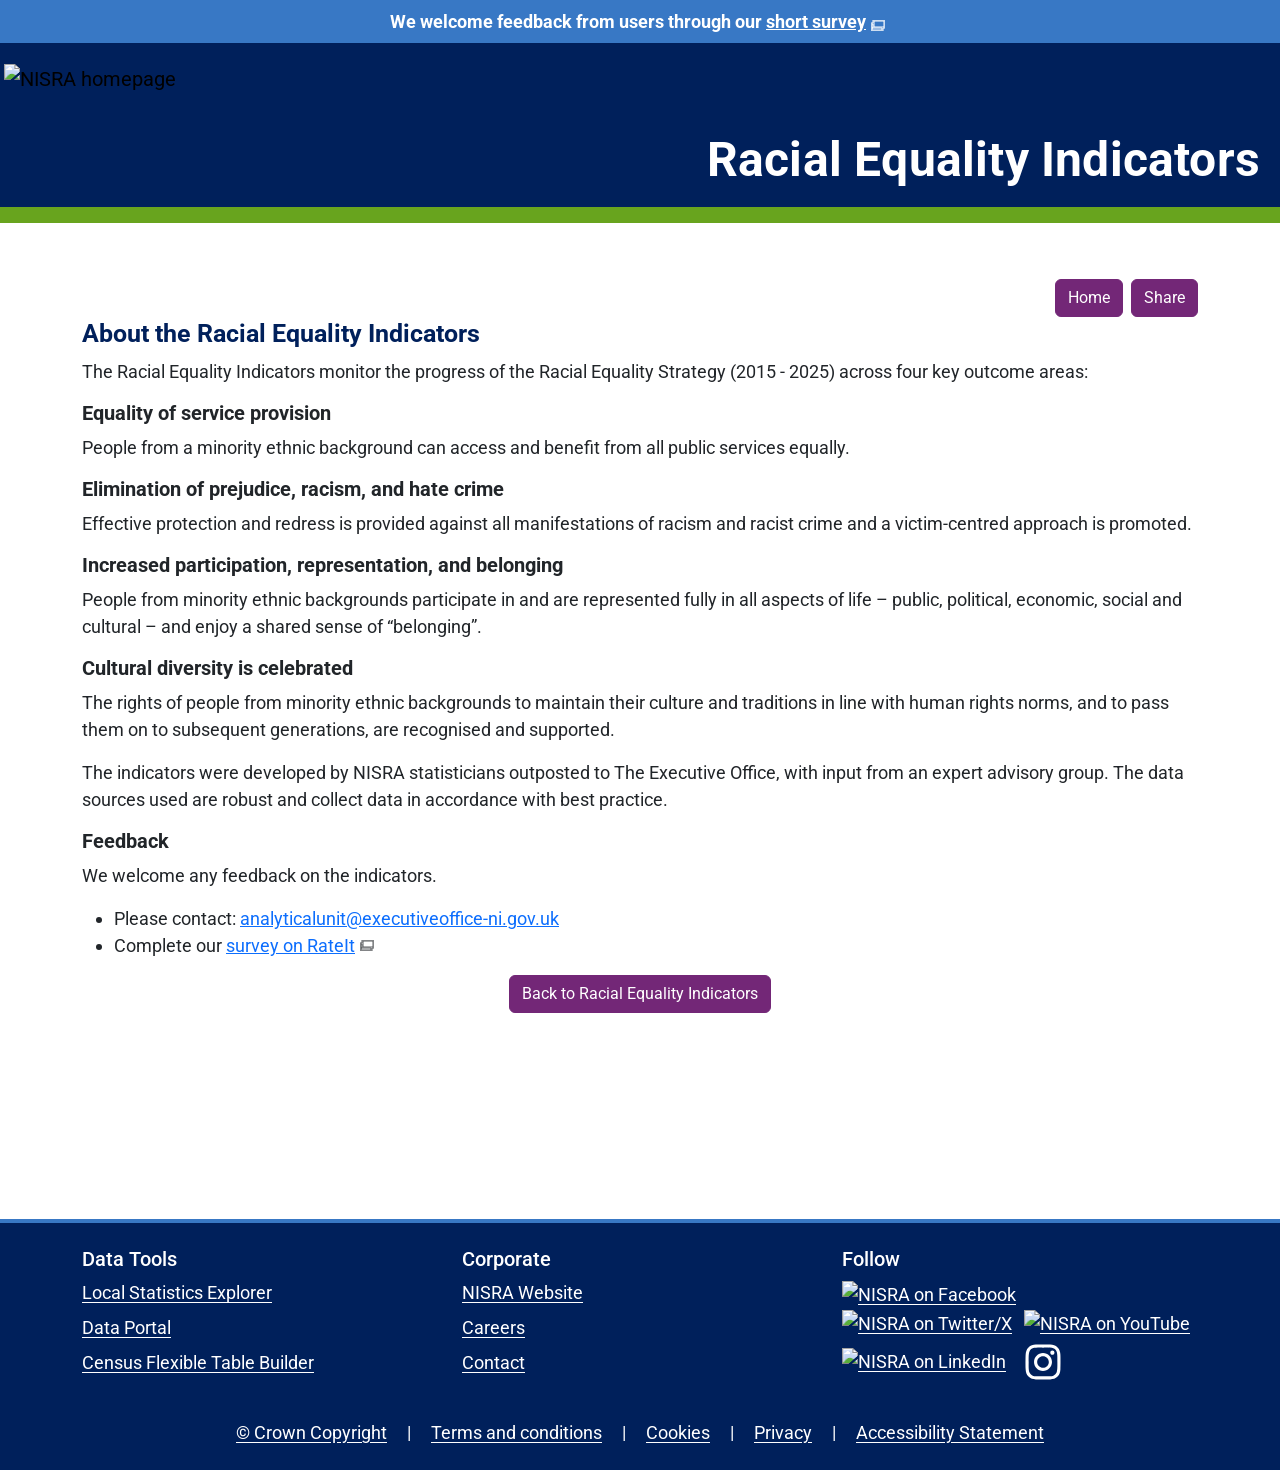
==== commit 8677c700: "about button link" ====
--- a/about.html
+++ b/about.html
@@ -36,7 +36,7 @@
     <div id="skip-link" class="container-fluid bg-warning py-2 d-none"><a class="text-black" href="#content">Skip to main content</a></div>
     <div class="w-100 bg-blue">
       <div class="text-white text-center py-2 px-3">
-        <strong>We welcome feedback from users through our <a href="https://dttselfserve.nidirect.gov.uk/NISRA/RateIt#/Racial_Equality_Indicators" target="_blank">short survey</a></use></strong>
+        <strong>We welcome feedback from users through our <a href="https://dttselfserve.nidirect.gov.uk/NISRA/RateIt#/Racial_Equality_Indicators" target="_blank" rel="noopener">short survey</a></strong>
       </div>
     </div>
 
@@ -91,7 +91,7 @@
 
 
    <div class = "d-flex gap-2 justify-content-center mt-2">
-      <button class="btn btn-primary" type="button" alt="Back to Data Explorer" aria-label="Back to Data Explorer (reopens Data Explorer)" onclick="window.location.href='./'">Back to Data Explorer</button>
+      <button class="btn btn-primary" type="button" alt="Back to Racial Equality Indicators" aria-label="Back to Racial Equality Indicators" onclick="window.location.href='./'">Back to Racial Equality Indicators</button>
     </div>
 
   </main>
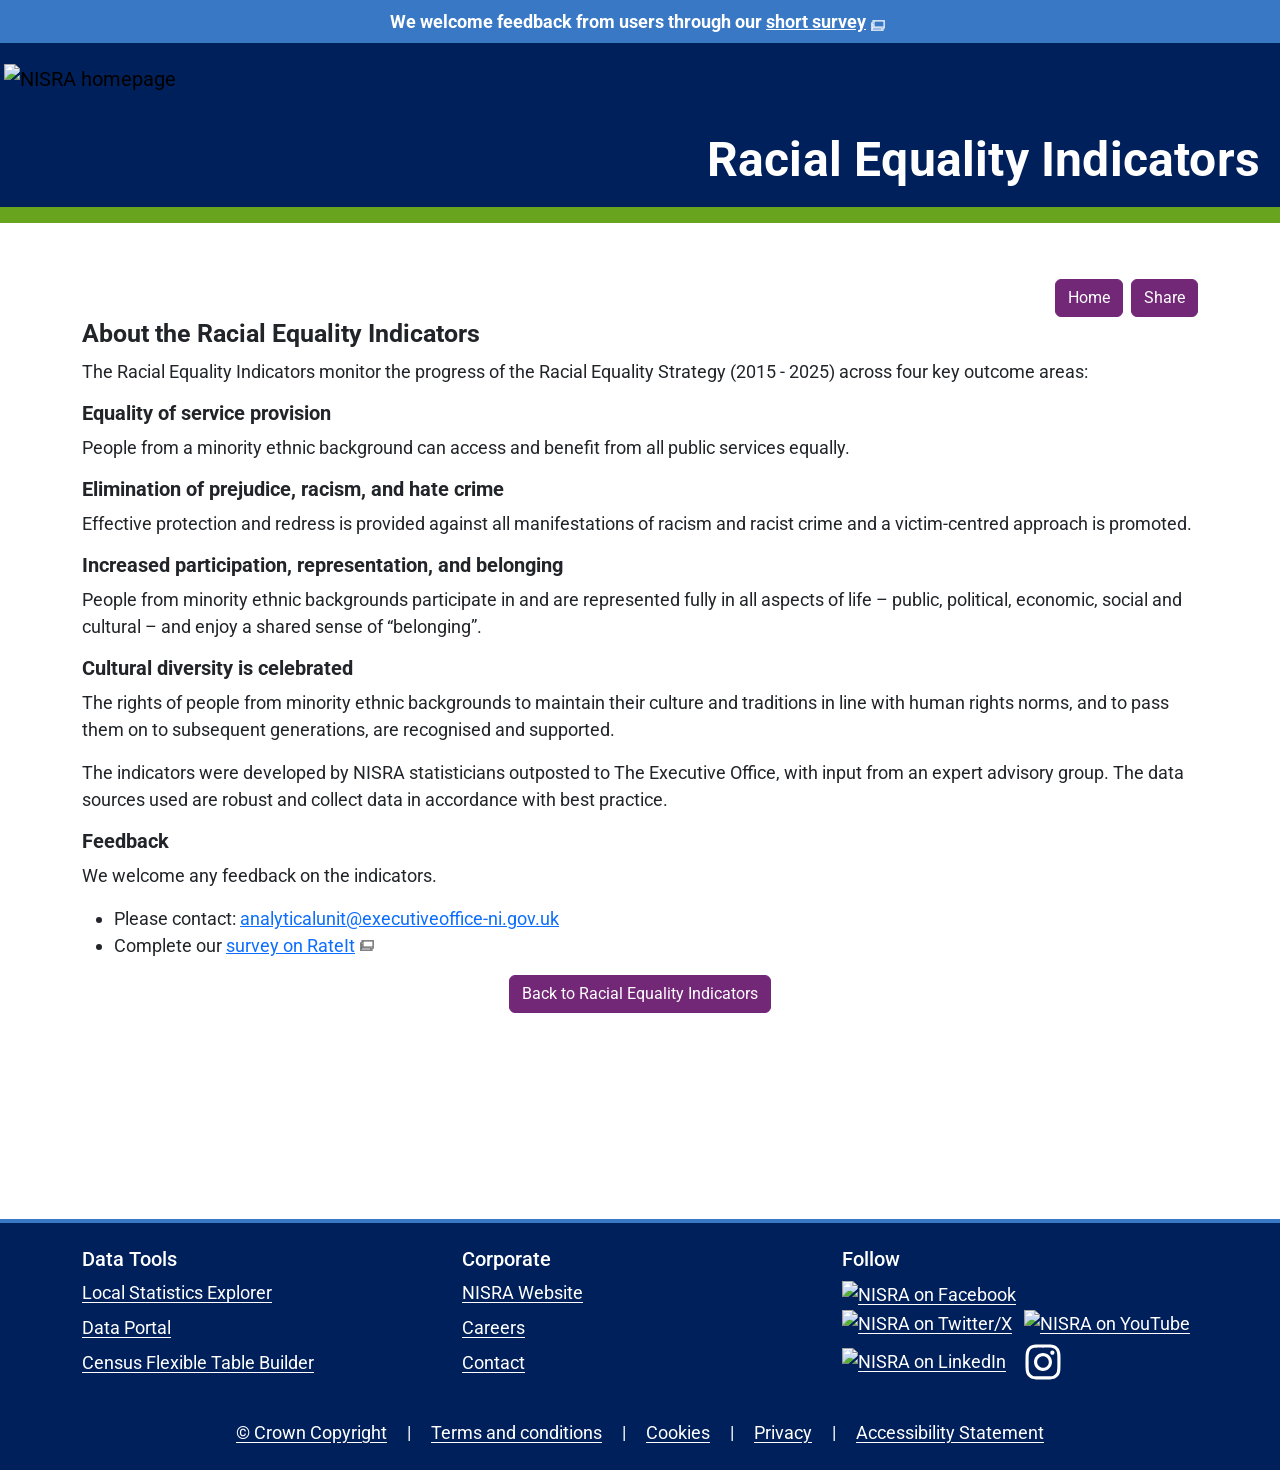
==== commit f7cc2b3b: "about page heading text colour" ====
--- a/about.html
+++ b/about.html
@@ -174,7 +174,6 @@
   }
 
   h2 {
-    color: var(--nisra_navy);
      font-weight: bold;
   }
 </style>
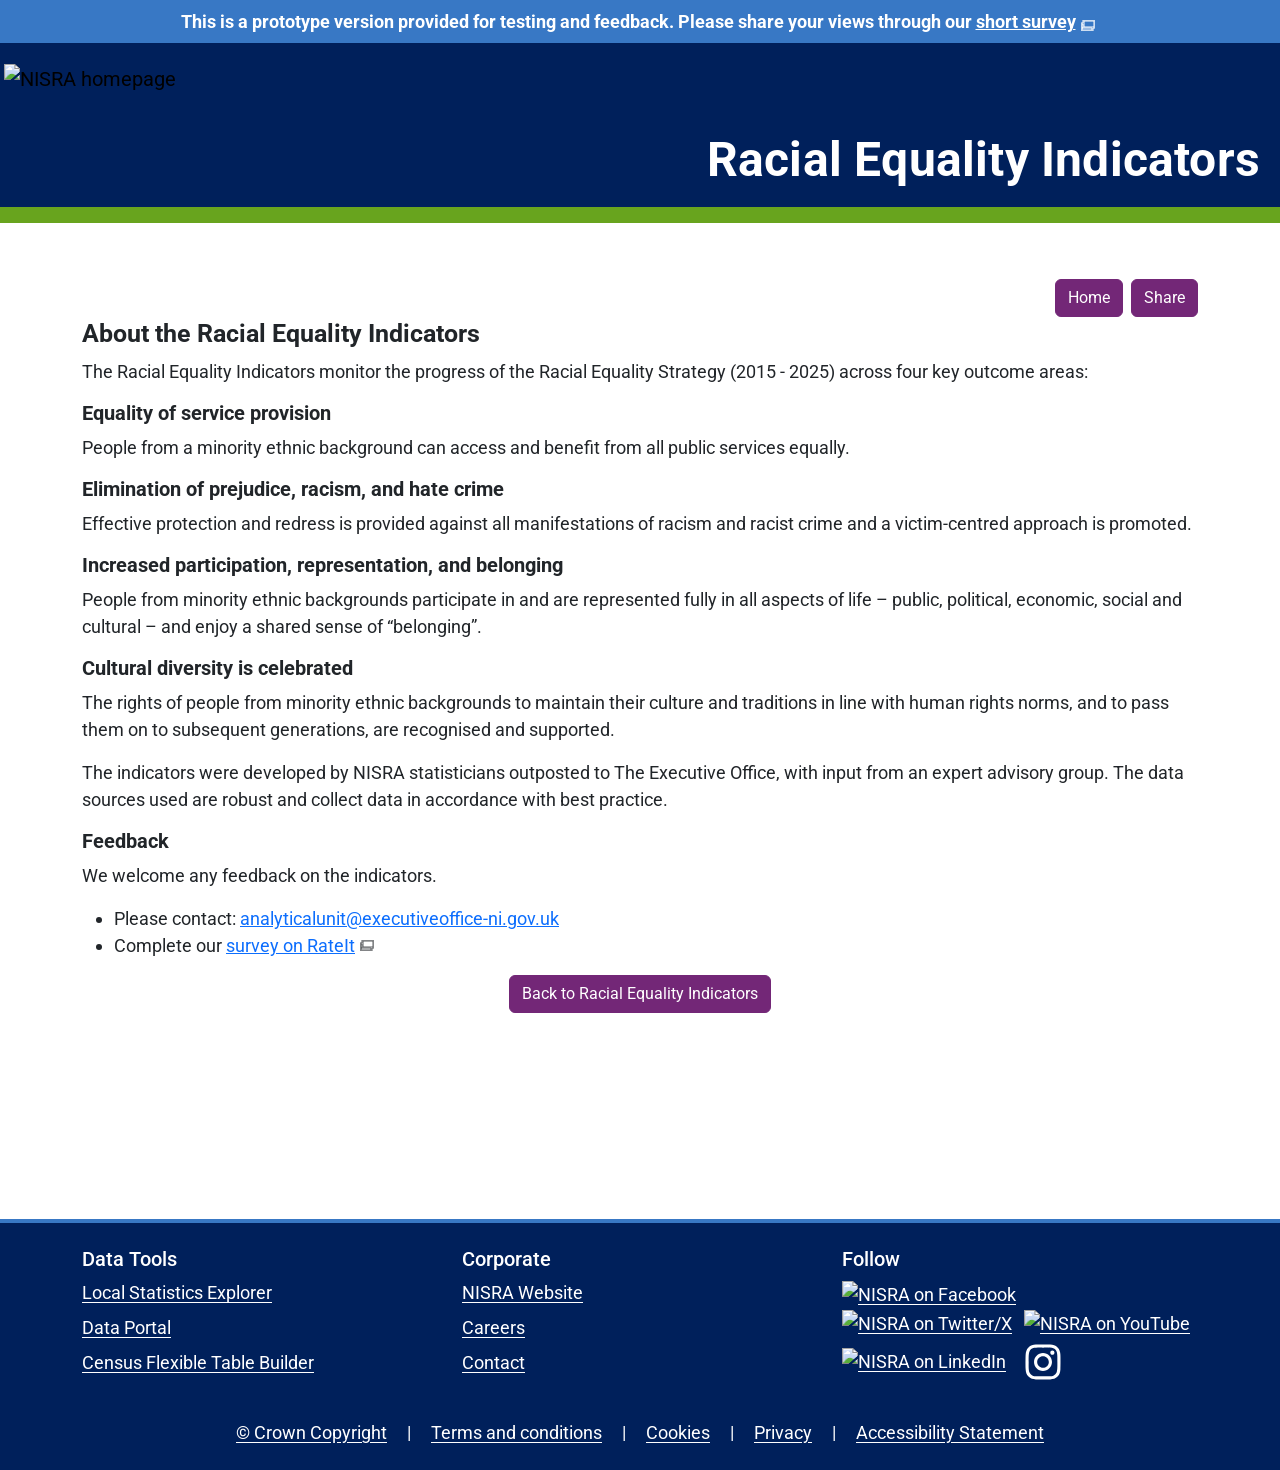
==== commit b7a2521a: "about page survey text" ====
--- a/about.html
+++ b/about.html
@@ -36,7 +36,7 @@
     <div id="skip-link" class="container-fluid bg-warning py-2 d-none"><a class="text-black" href="#content">Skip to main content</a></div>
     <div class="w-100 bg-blue">
       <div class="text-white text-center py-2 px-3">
-        <strong>We welcome feedback from users through our <a href="https://dttselfserve.nidirect.gov.uk/NISRA/RateIt#/Racial_Equality_Indicators" target="_blank" rel="noopener">short survey</a></strong>
+        <strong>This is a prototype version provided for testing and feedback. Please share your views through our <a href="https://dttselfserve.nidirect.gov.uk/NISRA/RateIt#/Racial_Equality_Indicators" target="_blank" rel="noopener">short survey</a></strong>
       </div>
     </div>
 
--- a/assets/css/styles.css
+++ b/assets/css/styles.css
@@ -386,12 +386,6 @@
   font-size: 1.2em;
 }
 
-@media (min-width: 1200px) {
-  #buttons {
-    margin-bottom: -38px;
-  }
-}
-
 .breadcrumb {
   color: #687178
 }
